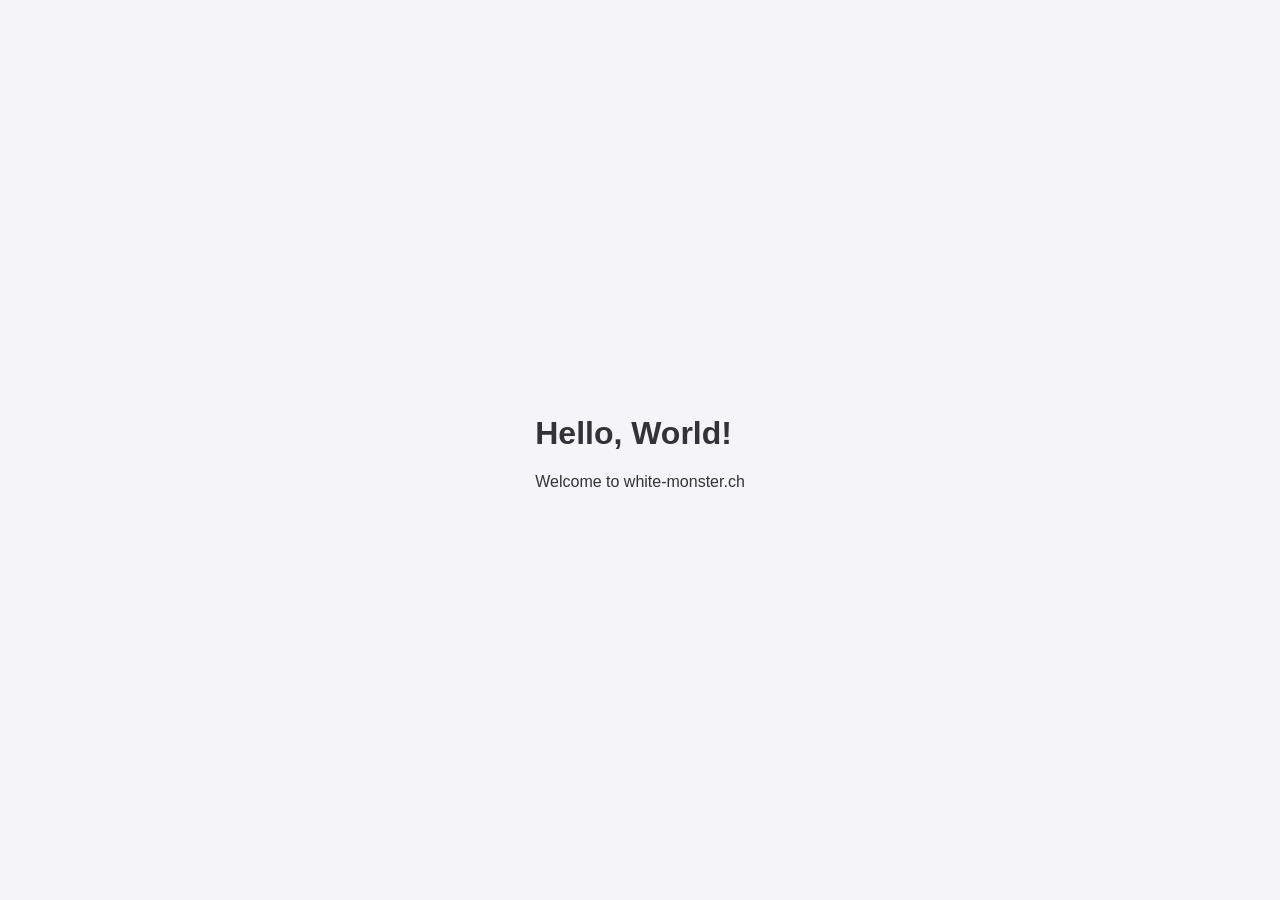
==== index.html @ c0a1b953 "add hello world html" ====
<!DOCTYPE html>
<html lang="en">
<head>
    <meta charset="UTF-8">
    <meta name="viewport" content="width=device-width, initial-scale=1.0">
    <title>White Monster</title>
    <style>
        body {
            font-family: sans-serif;
            display: flex;
            justify-content: center;
            align-items: center;
            height: 100vh;
            margin: 0;
            background-color: #f4f4f9;
            color: #333;
        }
        text-align: center;
    </style>
</head>
<body>
    <div>
        <h1>Hello, World!</h1>
        <p>Welcome to white-monster.ch</p>
    </div>
</body>
</html>
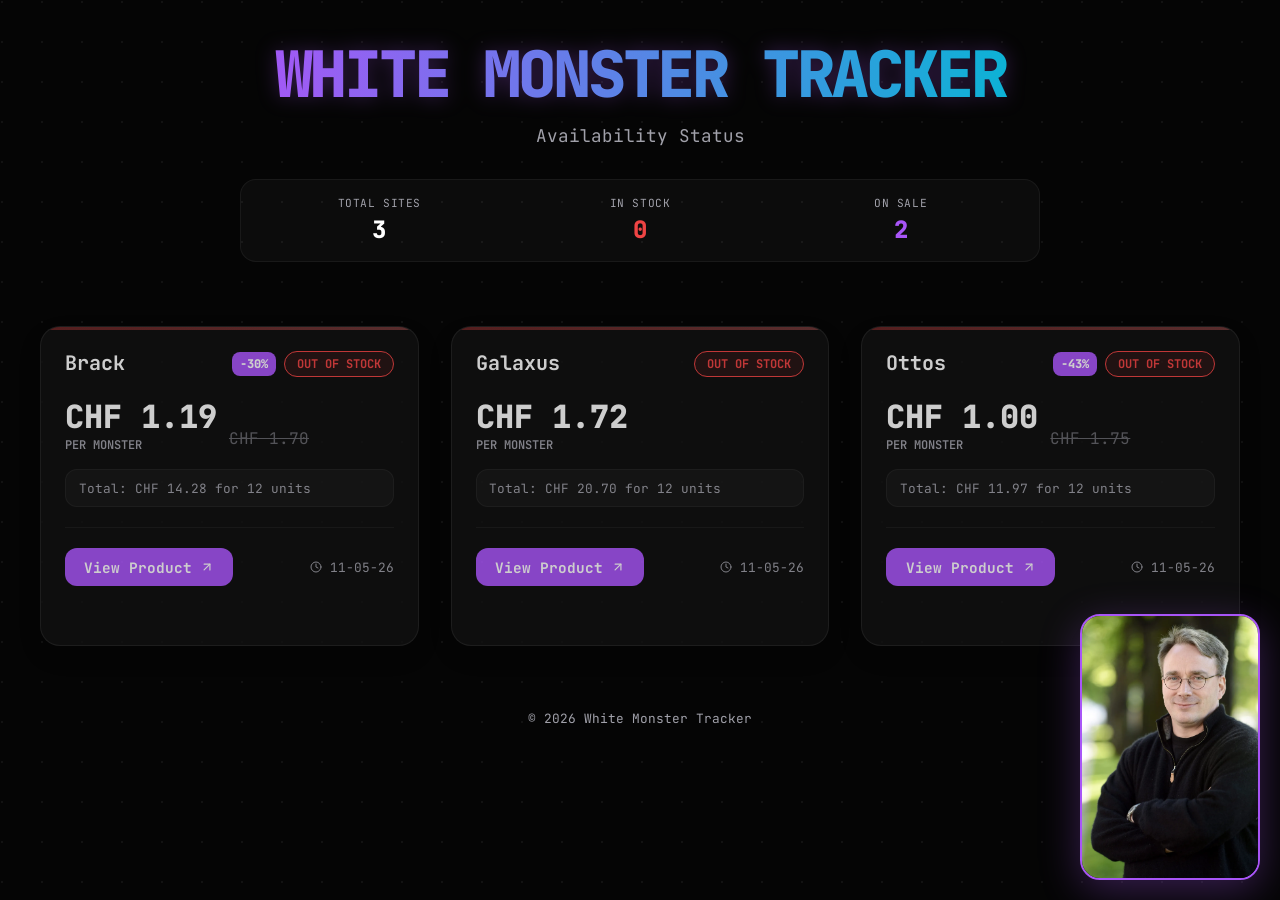
==== commit 97586afb: "add white monster tracker" ====
--- a/index.html
+++ b/index.html
@@ -3,25 +3,135 @@
 <head>
     <meta charset="UTF-8">
     <meta name="viewport" content="width=device-width, initial-scale=1.0">
-    <title>White Monster</title>
-    <style>
-        body {
-            font-family: sans-serif;
-            display: flex;
-            justify-content: center;
-            align-items: center;
-            height: 100vh;
-            margin: 0;
-            background-color: #f4f4f9;
-            color: #333;
-        }
-        text-align: center;
-    </style>
+    <title>White Monster Tracker</title>
+    <link rel="stylesheet" href="style.css">
+    <link rel="preconnect" href="https://fonts.googleapis.com">
+    <link rel="preconnect" href="https://fonts.gstatic.com" crossorigin>
+    <link href="https://fonts.googleapis.com/css2?family=JetBrains+Mono:wght@400;700;800&display=swap" rel="stylesheet">
 </head>
 <body>
-    <div>
-        <h1>Hello, World!</h1>
-        <p>Welcome to white-monster.ch</p>
-    </div>
+    <header>
+        <h1>White Monster Tracker</h1>
+        <p class="subtitle">Availability Status</p>
+        <div class="stats-grid" id="stats-container">
+            <!-- Stats will be injected here -->
+        </div>
+    </header>
+
+    <main class="container" id="card-container">
+        <!-- Cards will be injected here by JS -->
+    </main>
+
+    <img id="linus-img" src="linus.webp" alt="Happy Linus Torvalds" style="display: none;">
+
+    <footer class="footer">
+        <p>&copy; 2026 White Monster Tracker</p>
+    </footer>
+
+    <script src="data.js"></script>
+    <script>
+        const container = document.getElementById('card-container');
+        const statsContainer = document.getElementById('stats-container');
+
+        function renderStats() {
+            const total = monsterSites.length;
+            const inStock = monsterSites.filter(s => s.status === 'available').length;
+            const onSale = monsterSites.filter(s => s.discountPercent > 0).length;
+
+            statsContainer.innerHTML = `
+                <div class="stat-item">
+                    <span class="stat-label">Total Sites</span>
+                    <span class="stat-value">${total}</span>
+                </div>
+                <div class="stat-item">
+                    <span class="stat-label">In Stock</span>
+                    <span class="stat-value ${inStock > 0 ? 'text-success' : 'text-danger'}">${inStock}</span>
+                </div>
+                <div class="stat-item">
+                    <span class="stat-label">On Sale</span>
+                    <span class="stat-value text-purple">${onSale}</span>
+                </div>
+            `;
+        }
+
+        function renderCards() {
+            // Sort: 'available' first, then 'out_of_stock'
+            const sortedSites = [...monsterSites].sort((a, b) => {
+                if (a.status === 'available' && b.status !== 'available') return -1;
+                if (a.status !== 'available' && b.status === 'available') return 1;
+                return 0;
+            });
+
+            container.innerHTML = sortedSites.map(site => {
+                const isOnSale = site.discountPercent > 0;
+                const originalTotalPrice = site.totalPrice;
+                const actualTotalPrice = isOnSale 
+                    ? originalTotalPrice * (1 - site.discountPercent / 100) 
+                    : originalTotalPrice;
+                
+                const unitPrice = actualTotalPrice / site.count;
+                const originalUnitPrice = originalTotalPrice / site.count;
+
+                return `
+                    <div class="card status-${site.status} ${isOnSale ? 'on-sale' : ''}">
+                        <div class="card-header">
+                            <span class="site-name">${site.name}</span>
+                            <div class="badges">
+                                ${isOnSale ? `<span class="sale-badge">-${site.discountPercent}%</span>` : ''}
+                                <span class="status-badge status-${site.status}">
+                                    ${site.status === 'available' ? 'In Stock' : 'Out of Stock'}
+                                </span>
+                            </div>
+                        </div>
+                        
+                        <div class="price-section">
+                            <div class="unit-price-container">
+                                <span class="price">CHF ${unitPrice.toFixed(2)}</span>
+                                <span class="unit-label">per monster</span>
+                            </div>
+                            ${isOnSale ? `<span class="original-price">CHF ${originalUnitPrice.toFixed(2)}</span>` : ''}
+                        </div>
+
+                        <div class="bulk-info">
+                            Total: CHF ${actualTotalPrice.toFixed(2)} for ${site.count} units
+                        </div>
+
+                        <div class="card-footer">
+                            <a href="${site.url}" target="_blank" class="view-btn">
+                                View Product
+                                <svg width="14" height="14" viewBox="0 0 24 24" fill="none" stroke="currentColor" stroke-width="2" stroke-linecap="round" stroke-linejoin="round"><line x1="7" y1="17" x2="17" y2="7"></line><polyline points="7 7 17 7 17 17"></polyline></svg>
+                            </a>
+                            <div class="last-checked">
+                                <svg width="12" height="12" viewBox="0 0 24 24" fill="none" stroke="currentColor" stroke-width="2" stroke-linecap="round" stroke-linejoin="round"><circle cx="12" cy="12" r="10"></circle><polyline points="12 6 12 12 16 14"></polyline></svg>
+                                ${site.lastChecked}
+                            </div>
+                        </div>
+                    </div>
+                `;
+            }).join('');
+        }
+
+        renderStats();
+        renderCards();
+
+        async function detectLinux() {
+            let isLinux = false;
+            if (navigator.userAgentData) {
+                try {
+                    const ua = await navigator.userAgentData.getHighEntropyValues(['platform']);
+                    isLinux = ua.platform === 'Linux';
+                } catch (e) {
+                    isLinux = window.navigator.userAgent.toLowerCase().includes('linux');
+                }
+            } else {
+                isLinux = window.navigator.userAgent.toLowerCase().includes('linux');
+            }
+
+            if (isLinux) {
+                document.getElementById('linus-img').style.display = 'block';
+            }
+        }
+        detectLinux();
+    </script>
 </body>
 </html>
--- a/style.css
+++ b/style.css
@@ -0,0 +1,372 @@
+:root {
+    --bg-color: #050505;
+    --card-bg: #111111;
+    --text-primary: #ffffff;
+    --text-secondary: #a1a1aa;
+    --purple: #a855f7;
+    --cyan: #06b6d4;
+    --success: #10b981;
+    --danger: #ef4444;
+    --glow-purple: rgba(168, 85, 247, 0.2);
+    --glow-cyan: rgba(6, 182, 212, 0.2);
+}
+
+* {
+    margin: 0;
+    padding: 0;
+    box-sizing: border-box;
+    font-family: 'JetBrains Mono', monospace;
+}
+
+body {
+    background-color: var(--bg-color);
+    background-image: 
+        radial-gradient(circle at 2px 2px, rgba(255,255,255,0.05) 1px, transparent 0);
+    background-size: 40px 40px;
+    color: var(--text-primary);
+    min-height: 100vh;
+    padding: 2rem;
+    display: flex;
+    flex-direction: column;
+    align-items: center;
+}
+
+header {
+    text-align: center;
+    margin-bottom: 4rem;
+    width: 100%;
+    max-width: 800px;
+}
+
+h1 {
+    font-size: 4rem;
+    font-weight: 800;
+    letter-spacing: -0.05em;
+    background: linear-gradient(to right, var(--purple), var(--cyan));
+    -webkit-background-clip: text;
+    -webkit-text-fill-color: transparent;
+    margin-bottom: 0.5rem;
+    text-transform: uppercase;
+    filter: drop-shadow(0 0 10px rgba(168, 85, 247, 0.3));
+}
+
+.subtitle {
+    color: var(--text-secondary);
+    font-size: 1.1rem;
+    margin-bottom: 2rem;
+}
+
+.stats-grid {
+    display: grid;
+    grid-template-columns: repeat(3, 1fr);
+    gap: 1rem;
+    background: rgba(255, 255, 255, 0.03);
+    padding: 1rem;
+    border-radius: 1rem;
+    border: 1px solid rgba(255, 255, 255, 0.05);
+}
+
+.stat-item {
+    display: flex;
+    flex-direction: column;
+    gap: 0.25rem;
+}
+
+.stat-label {
+    font-size: 0.7rem;
+    text-transform: uppercase;
+    color: var(--text-secondary);
+    letter-spacing: 0.05em;
+}
+
+.stat-value {
+    font-size: 1.5rem;
+    font-weight: 800;
+}
+
+.text-success { color: var(--success); }
+.text-danger { color: var(--danger); }
+.text-purple { color: var(--purple); }
+
+.container {
+    width: 100%;
+    max-width: 1200px;
+    display: grid;
+    grid-template-columns: repeat(auto-fill, minmax(320px, 1fr));
+    gap: 2rem;
+}
+
+.card {
+    background: var(--card-bg);
+    border: 1px solid rgba(255, 255, 255, 0.08);
+    border-radius: 1.25rem;
+    padding: 1.5rem;
+    position: relative;
+    overflow: hidden;
+    transition: all 0.3s cubic-bezier(0.4, 0, 0.2, 1);
+    box-shadow: 0 10px 30px -10px rgba(0,0,0,0.5);
+    display: flex;
+    flex-direction: column;
+    min-height: 320px;
+}
+
+/* Aura Effects */
+/* Crazy Green Animations */
+@keyframes neon-pulse {
+    0% { box-shadow: 0 0 15px rgba(16, 185, 129, 0.2), 0 10px 30px -10px rgba(0,0,0,0.5); }
+    50% { box-shadow: 0 0 40px rgba(16, 185, 129, 0.4), 0 10px 30px -10px rgba(0,0,0,0.5); }
+    100% { box-shadow: 0 0 15px rgba(16, 185, 129, 0.2), 0 10px 30px -10px rgba(0,0,0,0.5); }
+}
+
+@keyframes extreme-neon-pulse {
+    0% { box-shadow: 0 0 20px rgba(16, 185, 129, 0.3), 0 0 40px rgba(52, 211, 153, 0.2), 0 10px 30px -10px rgba(0,0,0,0.5); }
+    33% { box-shadow: 0 0 50px rgba(16, 185, 129, 0.6), 0 0 80px rgba(52, 211, 153, 0.4), 0 10px 30px -10px rgba(0,0,0,0.5); transform: translateY(-10px) scale(1.03); }
+    66% { box-shadow: 0 0 30px rgba(16, 185, 129, 0.4), 0 0 60px rgba(52, 211, 153, 0.3), 0 10px 30px -10px rgba(0,0,0,0.5); }
+    100% { box-shadow: 0 0 20px rgba(16, 185, 129, 0.3), 0 0 40px rgba(52, 211, 153, 0.2), 0 10px 30px -10px rgba(0,0,0,0.5); }
+}
+
+@keyframes scan-line {
+    0% { transform: translateY(-100%); }
+    100% { transform: translateY(1000%); }
+}
+
+.card.status-available:hover {
+    animation: neon-pulse 1.5s infinite ease-in-out;
+    border-color: var(--success);
+    transform: translateY(-8px);
+}
+
+.card.status-available.on-sale:hover {
+    animation: extreme-neon-pulse 0.8s infinite ease-in-out;
+    border-color: #34d399;
+    border-width: 2px;
+}
+
+.card.status-available.on-sale::after {
+    content: '';
+    position: absolute;
+    top: 0;
+    left: 0;
+    width: 100%;
+    height: 100px;
+    background: linear-gradient(to bottom, transparent, rgba(16, 185, 129, 0.1), transparent);
+    opacity: 0;
+    pointer-events: none;
+    transition: opacity 0.3s;
+}
+
+.card.status-available.on-sale:hover::after {
+    opacity: 1;
+    animation: scan-line 1.5s infinite linear;
+}
+
+.card.status-out_of_stock {
+    opacity: 0.8;
+}
+
+.card.status-out_of_stock:hover {
+    border-color: var(--danger);
+    box-shadow: 0 0 30px rgba(239, 68, 68, 0.1), 0 20px 40px -15px rgba(0,0,0,0.6);
+    opacity: 1;
+}
+
+.card::before {
+    content: '';
+    position: absolute;
+    top: 0;
+    left: 0;
+    width: 100%;
+    height: 3px;
+    background: linear-gradient(to right, var(--purple), var(--cyan));
+    opacity: 0.3;
+    z-index: 1;
+}
+
+.card.status-available::before {
+    background: linear-gradient(to right, var(--success), #34d399);
+    opacity: 0.6;
+}
+
+.card.status-out_of_stock::before {
+    background: linear-gradient(to right, var(--danger), #f87171);
+    opacity: 0.4;
+}
+
+.card:hover::before {
+    height: 4px;
+    opacity: 1;
+}
+
+.card-header {
+    display: flex;
+    justify-content: space-between;
+    align-items: flex-start;
+    margin-bottom: 1.25rem;
+}
+
+.site-name {
+    font-size: 1.25rem;
+    font-weight: 700;
+    color: var(--text-primary);
+    line-height: 1.2;
+}
+
+.badges {
+    display: flex;
+    gap: 0.5rem;
+    align-items: center;
+    flex-wrap: wrap;
+    justify-content: flex-end;
+}
+
+.sale-badge {
+    background: var(--purple);
+    color: white;
+    padding: 0.25rem 0.5rem;
+    border-radius: 0.5rem;
+    font-size: 0.75rem;
+    font-weight: 800;
+}
+
+.status-badge {
+    padding: 0.25rem 0.75rem;
+    border-radius: 2rem;
+    font-size: 0.75rem;
+    font-weight: 700;
+    text-transform: uppercase;
+}
+
+.status-available .status-badge {
+    background-color: rgba(16, 185, 129, 0.1);
+    color: var(--success);
+    border: 1px solid var(--success);
+}
+
+.status-out_of_stock .status-badge {
+    background-color: rgba(239, 68, 68, 0.1);
+    color: var(--danger);
+    border: 1px solid var(--danger);
+}
+
+.price-section {
+    margin-bottom: 1rem;
+    display: flex;
+    align-items: flex-end;
+    gap: 0.75rem;
+    min-height: 3.5rem;
+}
+
+.unit-price-container {
+    display: flex;
+    flex-direction: column;
+}
+
+.price {
+    font-size: 2rem;
+    font-weight: 800;
+    line-height: 1;
+}
+
+.unit-label {
+    font-size: 0.75rem;
+    color: var(--text-secondary);
+    text-transform: uppercase;
+    font-weight: 600;
+    margin-top: 0.25rem;
+}
+
+.original-price {
+    font-size: 1rem;
+    color: var(--text-secondary);
+    text-decoration: line-through;
+    opacity: 0.6;
+    margin-bottom: 0.25rem;
+}
+
+.bulk-info {
+    font-size: 0.8rem;
+    color: var(--text-secondary);
+    background: rgba(255, 255, 255, 0.03);
+    padding: 0.6rem 0.8rem;
+    border-radius: 0.75rem;
+    margin-bottom: 1.25rem;
+    border: 1px solid rgba(255, 255, 255, 0.05);
+}
+
+.site-url {
+    display: block;
+    color: var(--cyan);
+    text-decoration: none;
+    font-size: 0.85rem;
+    margin-bottom: 1.5rem;
+    white-space: nowrap;
+    overflow: hidden;
+    text-overflow: ellipsis;
+    transition: opacity 0.2s;
+    margin-top: auto;
+}
+
+.site-url:hover {
+    opacity: 0.8;
+}
+
+.card-footer {
+    display: flex;
+    justify-content: space-between;
+    align-items: center;
+    padding-top: 1.25rem;
+    border-top: 1px solid rgba(255, 255, 255, 0.05);
+}
+
+.view-btn {
+    background: var(--purple);
+    color: white;
+    text-decoration: none;
+    padding: 0.6rem 1.2rem;
+    border-radius: 0.75rem;
+    font-size: 0.9rem;
+    font-weight: 700;
+    display: flex;
+    align-items: center;
+    gap: 0.5rem;
+    transition: background 0.2s, transform 0.2s;
+}
+
+.view-btn:hover {
+    background: #9333ea;
+    transform: translateX(3px);
+}
+
+.last-checked {
+    font-size: 0.8rem;
+    color: var(--text-secondary);
+    display: flex;
+    align-items: center;
+    gap: 0.5rem;
+}
+
+.footer {
+    margin-top: 4rem;
+    color: var(--text-secondary);
+    font-size: 0.8rem;
+    text-align: center;
+}
+
+#linus-img {
+    position: fixed;
+    bottom: 20px;
+    right: 20px;
+    width: 180px;
+    height: auto;
+    border-radius: 1.25rem;
+    box-shadow: 0 10px 40px rgba(168, 85, 247, 0.3);
+    z-index: 1000;
+    pointer-events: none;
+    border: 2px solid var(--purple);
+    animation: float 3s infinite ease-in-out;
+}
+
+@keyframes float {
+    0%, 100% { transform: translateY(0); }
+    50% { transform: translateY(-10px); }
+}
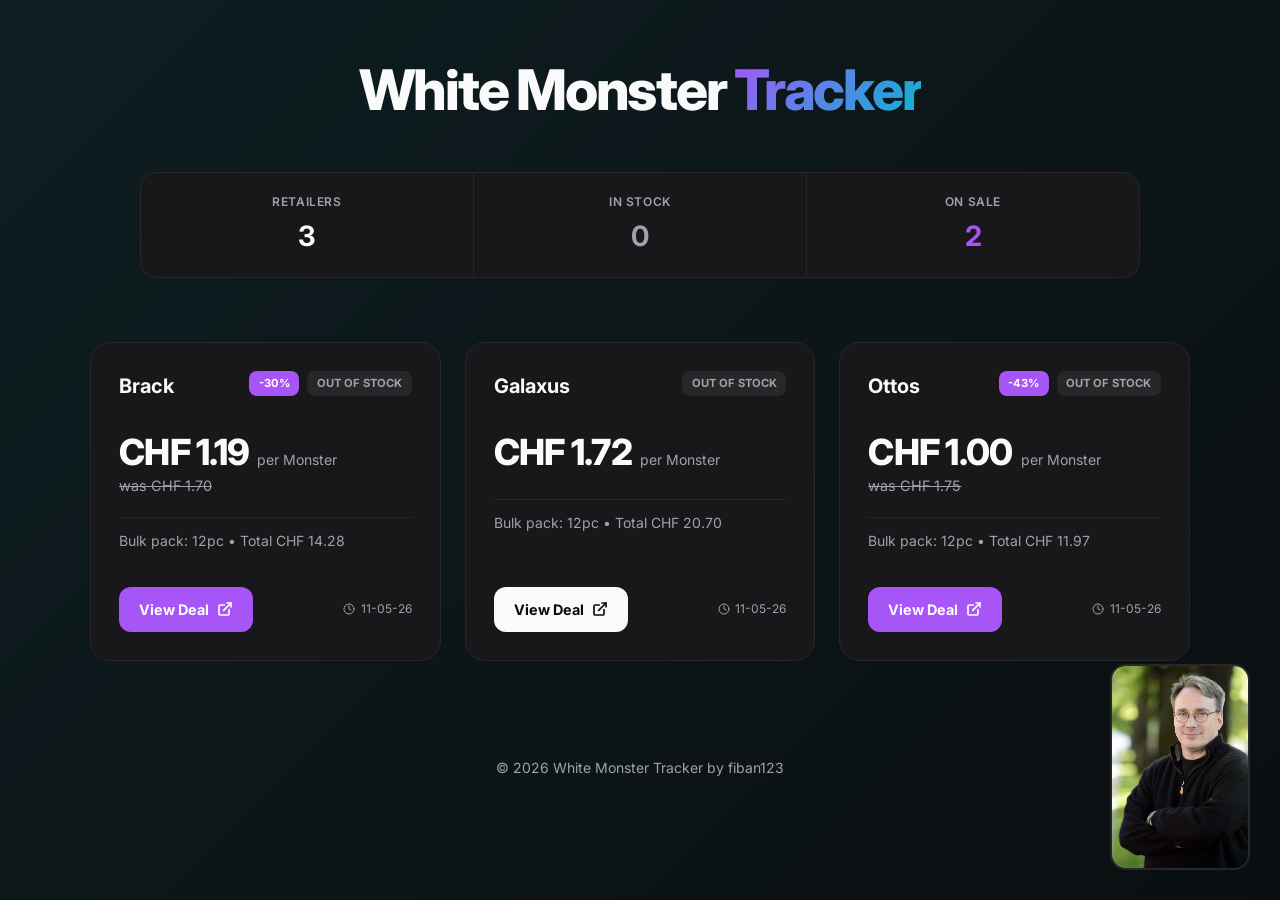
==== commit 63a2c968: "cleanup design" ====
--- a/index.html
+++ b/index.html
@@ -7,12 +7,13 @@
     <link rel="stylesheet" href="style.css">
     <link rel="preconnect" href="https://fonts.googleapis.com">
     <link rel="preconnect" href="https://fonts.gstatic.com" crossorigin>
-    <link href="https://fonts.googleapis.com/css2?family=JetBrains+Mono:wght@400;700;800&display=swap" rel="stylesheet">
+    <link href="https://fonts.googleapis.com/css2?family=Inter:wght@400;500;600;700;800&display=swap" rel="stylesheet">
 </head>
 <body>
     <header>
-        <h1>White Monster Tracker</h1>
-        <p class="subtitle">Availability Status</p>
+        <div class="header-content">
+            <h1>White Monster <span class="accent-text">Tracker</span></h1>
+        </div>
         <div class="stats-grid" id="stats-container">
             <!-- Stats will be injected here -->
         </div>
@@ -25,7 +26,7 @@
     <img id="linus-img" src="linus.webp" alt="Happy Linus Torvalds" style="display: none;">
 
     <footer class="footer">
-        <p>&copy; 2026 White Monster Tracker</p>
+        <p>&copy; 2026 White Monster Tracker by fiban123</p>
     </footer>
 
     <script src="data.js"></script>
@@ -40,22 +41,21 @@
 
             statsContainer.innerHTML = `
                 <div class="stat-item">
-                    <span class="stat-label">Total Sites</span>
+                    <span class="stat-label">Retailers</span>
                     <span class="stat-value">${total}</span>
                 </div>
                 <div class="stat-item">
                     <span class="stat-label">In Stock</span>
-                    <span class="stat-value ${inStock > 0 ? 'text-success' : 'text-danger'}">${inStock}</span>
+                    <span class="stat-value ${inStock > 0 ? 'text-success' : 'text-muted'}">${inStock}</span>
                 </div>
                 <div class="stat-item">
                     <span class="stat-label">On Sale</span>
-                    <span class="stat-value text-purple">${onSale}</span>
+                    <span class="stat-value text-accent">${onSale}</span>
                 </div>
             `;
         }
 
         function renderCards() {
-            // Sort: 'available' first, then 'out_of_stock'
             const sortedSites = [...monsterSites].sort((a, b) => {
                 if (a.status === 'available' && b.status !== 'available') return -1;
                 if (a.status !== 'available' && b.status === 'available') return 1;
@@ -64,44 +64,43 @@
 
             container.innerHTML = sortedSites.map(site => {
                 const isOnSale = site.discountPercent > 0;
-                const originalTotalPrice = site.totalPrice;
                 const actualTotalPrice = isOnSale 
-                    ? originalTotalPrice * (1 - site.discountPercent / 100) 
-                    : originalTotalPrice;
+                    ? site.totalPrice * (1 - site.discountPercent / 100) 
+                    : site.totalPrice;
                 
                 const unitPrice = actualTotalPrice / site.count;
-                const originalUnitPrice = originalTotalPrice / site.count;
+                const originalUnitPrice = site.totalPrice / site.count;
 
                 return `
-                    <div class="card status-${site.status} ${isOnSale ? 'on-sale' : ''}">
+                    <div class="card ${site.status === 'available' ? 'status-available' : 'status-oos'} ${isOnSale ? 'is-sale' : ''}">
                         <div class="card-header">
-                            <span class="site-name">${site.name}</span>
+                            <h2 class="site-name">${site.name}</h2>
                             <div class="badges">
-                                ${isOnSale ? `<span class="sale-badge">-${site.discountPercent}%</span>` : ''}
-                                <span class="status-badge status-${site.status}">
-                                    ${site.status === 'available' ? 'In Stock' : 'Out of Stock'}
+                                ${isOnSale ? `<span class="badge badge-sale">-${site.discountPercent}%</span>` : ''}
+                                <span class="badge badge-status">
+                                    ${site.status === 'available' ? 'Available' : 'Out of Stock'}
                                 </span>
                             </div>
                         </div>
                         
-                        <div class="price-section">
-                            <div class="unit-price-container">
-                                <span class="price">CHF ${unitPrice.toFixed(2)}</span>
-                                <span class="unit-label">per monster</span>
+                        <div class="price-grid">
+                            <div class="price-main">
+                                <span class="price-value">CHF ${unitPrice.toFixed(2)}</span>
+                                <span class="price-label">per Monster</span>
                             </div>
-                            ${isOnSale ? `<span class="original-price">CHF ${originalUnitPrice.toFixed(2)}</span>` : ''}
+                            ${isOnSale ? `<div class="price-original">was CHF ${originalUnitPrice.toFixed(2)}</div>` : ''}
                         </div>
 
-                        <div class="bulk-info">
-                            Total: CHF ${actualTotalPrice.toFixed(2)} for ${site.count} units
+                        <div class="inventory-info">
+                            Bulk pack: ${site.count}pc &bull; Total CHF ${actualTotalPrice.toFixed(2)}
                         </div>
 
-                        <div class="card-footer">
-                            <a href="${site.url}" target="_blank" class="view-btn">
-                                View Product
-                                <svg width="14" height="14" viewBox="0 0 24 24" fill="none" stroke="currentColor" stroke-width="2" stroke-linecap="round" stroke-linejoin="round"><line x1="7" y1="17" x2="17" y2="7"></line><polyline points="7 7 17 7 17 17"></polyline></svg>
+                        <div class="card-actions">
+                            <a href="${site.url}" target="_blank" class="btn-primary">
+                                <span>View Deal</span>
+                                <svg width="16" height="16" viewBox="0 0 24 24" fill="none" stroke="currentColor" stroke-width="2.5" stroke-linecap="round" stroke-linejoin="round"><path d="M18 13v6a2 2 0 0 1-2 2H5a2 2 0 0 1-2-2V8a2 2 0 0 1 2-2h6"></path><polyline points="15 3 21 3 21 9"></polyline><line x1="10" y1="14" x2="21" y2="3"></line></svg>
                             </a>
-                            <div class="last-checked">
+                            <div class="timestamp">
                                 <svg width="12" height="12" viewBox="0 0 24 24" fill="none" stroke="currentColor" stroke-width="2" stroke-linecap="round" stroke-linejoin="round"><circle cx="12" cy="12" r="10"></circle><polyline points="12 6 12 12 16 14"></polyline></svg>
                                 ${site.lastChecked}
                             </div>
--- a/style.css
+++ b/style.css
@@ -1,372 +1,270 @@
 :root {
-    --bg-color: #050505;
-    --card-bg: #111111;
-    --text-primary: #ffffff;
-    --text-secondary: #a1a1aa;
+    --bg: #09090b;
+    --card: #18181b;
+    --border: #27272a;
+    --text: #fafafa;
+    --muted: #a1a1aa;
     --purple: #a855f7;
     --cyan: #06b6d4;
-    --success: #10b981;
-    --danger: #ef4444;
-    --glow-purple: rgba(168, 85, 247, 0.2);
-    --glow-cyan: rgba(6, 182, 212, 0.2);
+    --emerald: #10b981;
+    --zinc-800: #27272a;
+    --zinc-700: #3f3f46;
 }
 
 * {
     margin: 0;
     padding: 0;
     box-sizing: border-box;
-    font-family: 'JetBrains Mono', monospace;
 }
 
 body {
-    background-color: var(--bg-color);
-    background-image: 
-        radial-gradient(circle at 2px 2px, rgba(255,255,255,0.05) 1px, transparent 0);
-    background-size: 40px 40px;
-    color: var(--text-primary);
+    background: linear-gradient(-45deg, #09090b, #0c1a1c, #09090b, #0e1e21);
+    background-size: 400% 400%;
+    animation: atmospheric-shift 15s ease infinite;
+    color: var(--text);
+    font-family: 'Inter', -apple-system, BlinkMacSystemFont, "Segoe UI", Roboto, sans-serif;
+    line-height: 1.5;
+    padding: 3rem 1.5rem;
     min-height: 100vh;
-    padding: 2rem;
-    display: flex;
-    flex-direction: column;
-    align-items: center;
+    display: flex;
+    flex-direction: column;
+    align-items: center;
+}
+
+@keyframes atmospheric-shift {
+    0% { background-position: 0% 50%; }
+    50% { background-position: 100% 50%; }
+    100% { background-position: 0% 50%; }
 }
 
 header {
+    width: 100%;
+    max-width: 1000px;
+    margin-bottom: 4rem;
+    display: flex;
+    flex-direction: column;
+    gap: 2rem;
+}
+
+.header-content {
     text-align: center;
-    margin-bottom: 4rem;
-    width: 100%;
-    max-width: 800px;
 }
 
 h1 {
-    font-size: 4rem;
+    font-size: 3.5rem;
     font-weight: 800;
-    letter-spacing: -0.05em;
-    background: linear-gradient(to right, var(--purple), var(--cyan));
+    letter-spacing: -0.04em;
+    margin-bottom: 0.5rem;
+}
+
+.accent-text {
+    background: linear-gradient(135deg, var(--purple), var(--cyan));
     -webkit-background-clip: text;
     -webkit-text-fill-color: transparent;
-    margin-bottom: 0.5rem;
-    text-transform: uppercase;
-    filter: drop-shadow(0 0 10px rgba(168, 85, 247, 0.3));
 }
 
 .subtitle {
-    color: var(--text-secondary);
+    color: var(--muted);
     font-size: 1.1rem;
-    margin-bottom: 2rem;
+    font-weight: 500;
 }
 
 .stats-grid {
     display: grid;
     grid-template-columns: repeat(3, 1fr);
-    gap: 1rem;
-    background: rgba(255, 255, 255, 0.03);
-    padding: 1rem;
+    gap: 1px;
+    background: var(--border);
+    border: 1px solid var(--border);
     border-radius: 1rem;
-    border: 1px solid rgba(255, 255, 255, 0.05);
+    overflow: hidden;
 }
 
 .stat-item {
-    display: flex;
-    flex-direction: column;
+    background: var(--card);
+    padding: 1.25rem;
+    display: flex;
+    flex-direction: column;
+    align-items: center;
     gap: 0.25rem;
 }
 
 .stat-label {
-    font-size: 0.7rem;
+    font-size: 0.75rem;
     text-transform: uppercase;
-    color: var(--text-secondary);
+    font-weight: 600;
     letter-spacing: 0.05em;
+    color: var(--muted);
 }
 
 .stat-value {
-    font-size: 1.5rem;
-    font-weight: 800;
-}
-
-.text-success { color: var(--success); }
-.text-danger { color: var(--danger); }
-.text-purple { color: var(--purple); }
+    font-size: 1.75rem;
+    font-weight: 700;
+}
+
+.text-success { color: var(--emerald); }
+.text-accent { color: var(--purple); }
+.text-muted { color: var(--muted); }
 
 .container {
     width: 100%;
-    max-width: 1200px;
+    max-width: 1100px;
     display: grid;
     grid-template-columns: repeat(auto-fill, minmax(320px, 1fr));
-    gap: 2rem;
+    gap: 1.5rem;
 }
 
 .card {
-    background: var(--card-bg);
-    border: 1px solid rgba(255, 255, 255, 0.08);
+    background: var(--card);
+    border: 1px solid var(--border);
     border-radius: 1.25rem;
-    padding: 1.5rem;
-    position: relative;
-    overflow: hidden;
-    transition: all 0.3s cubic-bezier(0.4, 0, 0.2, 1);
-    box-shadow: 0 10px 30px -10px rgba(0,0,0,0.5);
-    display: flex;
-    flex-direction: column;
-    min-height: 320px;
-}
-
-/* Aura Effects */
-/* Crazy Green Animations */
-@keyframes neon-pulse {
-    0% { box-shadow: 0 0 15px rgba(16, 185, 129, 0.2), 0 10px 30px -10px rgba(0,0,0,0.5); }
-    50% { box-shadow: 0 0 40px rgba(16, 185, 129, 0.4), 0 10px 30px -10px rgba(0,0,0,0.5); }
-    100% { box-shadow: 0 0 15px rgba(16, 185, 129, 0.2), 0 10px 30px -10px rgba(0,0,0,0.5); }
-}
-
-@keyframes extreme-neon-pulse {
-    0% { box-shadow: 0 0 20px rgba(16, 185, 129, 0.3), 0 0 40px rgba(52, 211, 153, 0.2), 0 10px 30px -10px rgba(0,0,0,0.5); }
-    33% { box-shadow: 0 0 50px rgba(16, 185, 129, 0.6), 0 0 80px rgba(52, 211, 153, 0.4), 0 10px 30px -10px rgba(0,0,0,0.5); transform: translateY(-10px) scale(1.03); }
-    66% { box-shadow: 0 0 30px rgba(16, 185, 129, 0.4), 0 0 60px rgba(52, 211, 153, 0.3), 0 10px 30px -10px rgba(0,0,0,0.5); }
-    100% { box-shadow: 0 0 20px rgba(16, 185, 129, 0.3), 0 0 40px rgba(52, 211, 153, 0.2), 0 10px 30px -10px rgba(0,0,0,0.5); }
-}
-
-@keyframes scan-line {
-    0% { transform: translateY(-100%); }
-    100% { transform: translateY(1000%); }
-}
-
-.card.status-available:hover {
-    animation: neon-pulse 1.5s infinite ease-in-out;
-    border-color: var(--success);
-    transform: translateY(-8px);
-}
-
-.card.status-available.on-sale:hover {
-    animation: extreme-neon-pulse 0.8s infinite ease-in-out;
-    border-color: #34d399;
-    border-width: 2px;
-}
-
-.card.status-available.on-sale::after {
-    content: '';
-    position: absolute;
-    top: 0;
-    left: 0;
-    width: 100%;
-    height: 100px;
-    background: linear-gradient(to bottom, transparent, rgba(16, 185, 129, 0.1), transparent);
-    opacity: 0;
-    pointer-events: none;
-    transition: opacity 0.3s;
-}
-
-.card.status-available.on-sale:hover::after {
-    opacity: 1;
-    animation: scan-line 1.5s infinite linear;
-}
-
-.card.status-out_of_stock {
-    opacity: 0.8;
-}
-
-.card.status-out_of_stock:hover {
-    border-color: var(--danger);
-    box-shadow: 0 0 30px rgba(239, 68, 68, 0.1), 0 20px 40px -15px rgba(0,0,0,0.6);
-    opacity: 1;
-}
-
-.card::before {
-    content: '';
-    position: absolute;
-    top: 0;
-    left: 0;
-    width: 100%;
-    height: 3px;
-    background: linear-gradient(to right, var(--purple), var(--cyan));
-    opacity: 0.3;
-    z-index: 1;
-}
-
-.card.status-available::before {
-    background: linear-gradient(to right, var(--success), #34d399);
-    opacity: 0.6;
-}
-
-.card.status-out_of_stock::before {
-    background: linear-gradient(to right, var(--danger), #f87171);
-    opacity: 0.4;
-}
-
-.card:hover::before {
-    height: 4px;
-    opacity: 1;
+    padding: 1.75rem;
+    display: flex;
+    flex-direction: column;
+    transition: transform 0.2s, border-color 0.2s;
+}
+
+.card:hover {
+    border-color: var(--zinc-700);
+    transform: translateY(-4px);
 }
 
 .card-header {
     display: flex;
     justify-content: space-between;
     align-items: flex-start;
-    margin-bottom: 1.25rem;
+    margin-bottom: 1.5rem;
 }
 
 .site-name {
     font-size: 1.25rem;
     font-weight: 700;
-    color: var(--text-primary);
-    line-height: 1.2;
 }
 
 .badges {
     display: flex;
     gap: 0.5rem;
-    align-items: center;
-    flex-wrap: wrap;
-    justify-content: flex-end;
-}
-
-.sale-badge {
+}
+
+.badge {
+    font-size: 0.7rem;
+    font-weight: 700;
+    padding: 0.25rem 0.6rem;
+    border-radius: 0.5rem;
+    text-transform: uppercase;
+}
+
+.badge-status {
+    background: var(--zinc-800);
+    color: var(--muted);
+}
+
+.status-available .badge-status {
+    background: rgba(16, 185, 129, 0.1);
+    color: var(--emerald);
+}
+
+.badge-sale {
     background: var(--purple);
     color: white;
-    padding: 0.25rem 0.5rem;
-    border-radius: 0.5rem;
-    font-size: 0.75rem;
+}
+
+.price-grid {
+    margin-bottom: 1.25rem;
+}
+
+.price-main {
+    display: flex;
+    align-items: baseline;
+    gap: 0.5rem;
+}
+
+.price-value {
+    font-size: 2.25rem;
     font-weight: 800;
-}
-
-.status-badge {
-    padding: 0.25rem 0.75rem;
-    border-radius: 2rem;
-    font-size: 0.75rem;
-    font-weight: 700;
-    text-transform: uppercase;
-}
-
-.status-available .status-badge {
-    background-color: rgba(16, 185, 129, 0.1);
-    color: var(--success);
-    border: 1px solid var(--success);
-}
-
-.status-out_of_stock .status-badge {
-    background-color: rgba(239, 68, 68, 0.1);
-    color: var(--danger);
-    border: 1px solid var(--danger);
-}
-
-.price-section {
-    margin-bottom: 1rem;
-    display: flex;
-    align-items: flex-end;
-    gap: 0.75rem;
-    min-height: 3.5rem;
-}
-
-.unit-price-container {
-    display: flex;
-    flex-direction: column;
-}
-
-.price {
-    font-size: 2rem;
-    font-weight: 800;
-    line-height: 1;
-}
-
-.unit-label {
-    font-size: 0.75rem;
-    color: var(--text-secondary);
-    text-transform: uppercase;
-    font-weight: 600;
-    margin-top: 0.25rem;
-}
-
-.original-price {
-    font-size: 1rem;
-    color: var(--text-secondary);
+    letter-spacing: -0.02em;
+}
+
+.price-label {
+    font-size: 0.875rem;
+    color: var(--muted);
+}
+
+.price-original {
+    font-size: 0.9rem;
+    color: var(--muted);
     text-decoration: line-through;
-    opacity: 0.6;
-    margin-bottom: 0.25rem;
-}
-
-.bulk-info {
-    font-size: 0.8rem;
-    color: var(--text-secondary);
-    background: rgba(255, 255, 255, 0.03);
-    padding: 0.6rem 0.8rem;
+    margin-top: -0.25rem;
+}
+
+.inventory-info {
+    font-size: 0.875rem;
+    color: var(--muted);
+    padding: 0.75rem 0;
+    border-top: 1px solid var(--border);
+    margin-bottom: 1.5rem;
+}
+
+.card-actions {
+    margin-top: auto;
+    display: flex;
+    justify-content: space-between;
+    align-items: center;
+}
+
+.btn-primary {
+    background: var(--text);
+    color: var(--bg);
+    text-decoration: none;
+    padding: 0.75rem 1.25rem;
     border-radius: 0.75rem;
-    margin-bottom: 1.25rem;
-    border: 1px solid rgba(255, 255, 255, 0.05);
-}
-
-.site-url {
-    display: block;
-    color: var(--cyan);
-    text-decoration: none;
-    font-size: 0.85rem;
-    margin-bottom: 1.5rem;
-    white-space: nowrap;
-    overflow: hidden;
-    text-overflow: ellipsis;
+    font-weight: 700;
+    font-size: 0.9rem;
+    display: flex;
+    align-items: center;
+    gap: 0.5rem;
     transition: opacity 0.2s;
-    margin-top: auto;
-}
-
-.site-url:hover {
-    opacity: 0.8;
-}
-
-.card-footer {
-    display: flex;
-    justify-content: space-between;
-    align-items: center;
-    padding-top: 1.25rem;
-    border-top: 1px solid rgba(255, 255, 255, 0.05);
-}
-
-.view-btn {
+}
+
+.btn-primary:hover {
+    opacity: 0.9;
+}
+
+.is-sale .btn-primary {
     background: var(--purple);
     color: white;
-    text-decoration: none;
-    padding: 0.6rem 1.2rem;
-    border-radius: 0.75rem;
-    font-size: 0.9rem;
-    font-weight: 700;
-    display: flex;
-    align-items: center;
-    gap: 0.5rem;
-    transition: background 0.2s, transform 0.2s;
-}
-
-.view-btn:hover {
-    background: #9333ea;
-    transform: translateX(3px);
-}
-
-.last-checked {
-    font-size: 0.8rem;
-    color: var(--text-secondary);
-    display: flex;
-    align-items: center;
-    gap: 0.5rem;
+}
+
+.timestamp {
+    font-size: 0.75rem;
+    color: var(--muted);
+    display: flex;
+    align-items: center;
+    gap: 0.35rem;
 }
 
 .footer {
-    margin-top: 4rem;
-    color: var(--text-secondary);
-    font-size: 0.8rem;
-    text-align: center;
+    margin-top: 6rem;
+    color: var(--muted);
+    font-size: 0.875rem;
 }
 
 #linus-img {
     position: fixed;
-    bottom: 20px;
-    right: 20px;
-    width: 180px;
-    height: auto;
-    border-radius: 1.25rem;
-    box-shadow: 0 10px 40px rgba(168, 85, 247, 0.3);
-    z-index: 1000;
+    bottom: 30px;
+    right: 30px;
+    width: 140px;
+    border-radius: 1rem;
+    border: 2px solid var(--border);
+    animation: float 4s infinite ease-in-out;
     pointer-events: none;
-    border: 2px solid var(--purple);
-    animation: float 3s infinite ease-in-out;
 }
 
 @keyframes float {
     0%, 100% { transform: translateY(0); }
-    50% { transform: translateY(-10px); }
-}
+    50% { transform: translateY(-12px); }
+}
+
+@media (max-width: 640px) {
+    h1 { font-size: 2.5rem; }
+    .stats-grid { grid-template-columns: 1fr; }
+}
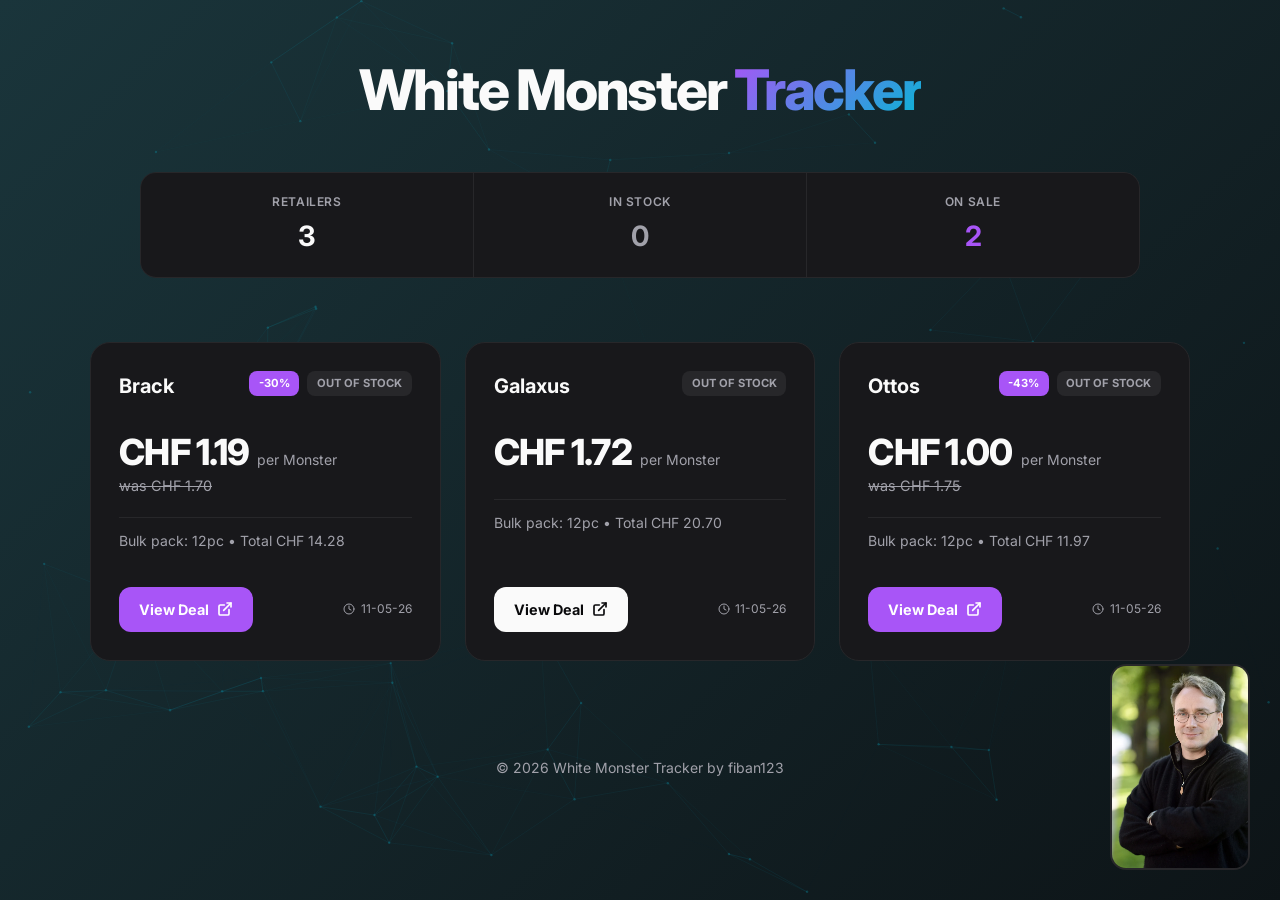
==== commit ca9f4480: "cleaner bg" ====
--- a/index.html
+++ b/index.html
@@ -10,6 +10,7 @@
     <link href="https://fonts.googleapis.com/css2?family=Inter:wght@400;500;600;700;800&display=swap" rel="stylesheet">
 </head>
 <body>
+    <canvas id="graph-canvas"></canvas>
     <header>
         <div class="header-content">
             <h1>White Monster <span class="accent-text">Tracker</span></h1>
@@ -31,6 +32,89 @@
 
     <script src="data.js"></script>
     <script>
+        // Graph Background Implementation
+        const canvas = document.getElementById('graph-canvas');
+        const ctx = canvas.getContext('2d');
+        let particles = [];
+        const particleCount = 70;
+        const maxDistance = 180;
+
+        function resize() {
+            canvas.width = window.innerWidth;
+            canvas.height = window.innerHeight;
+        }
+
+        class Particle {
+            constructor() {
+                this.x = Math.random() * canvas.width;
+                this.y = Math.random() * canvas.height;
+                
+                // Calm, slow linear motion
+                const angle = Math.random() * Math.PI * 2;
+                this.speed = 0.08 + Math.random() * 0.12;
+                this.vx = Math.cos(angle) * this.speed;
+                this.vy = Math.sin(angle) * this.speed;
+                
+                this.radius = 1.2;
+            }
+
+            update() {
+                this.x += this.vx;
+                this.y += this.vy;
+
+                // Simple bounce
+                if (this.x < 0 || this.x > canvas.width) this.vx *= -1;
+                if (this.y < 0 || this.y > canvas.height) this.vy *= -1;
+            }
+
+            draw() {
+                ctx.beginPath();
+                ctx.arc(this.x, this.y, this.radius, 0, Math.PI * 2);
+                ctx.fillStyle = 'rgba(6, 182, 212, 0.25)';
+                ctx.fill();
+            }
+        }
+
+        function init() {
+            particles = [];
+            for (let i = 0; i < particleCount; i++) {
+                particles.push(new Particle());
+            }
+        }
+
+        function animate() {
+            ctx.clearRect(0, 0, canvas.width, canvas.height);
+            
+            for (let i = 0; i < particles.length; i++) {
+                const p1 = particles[i];
+
+                for (let j = i + 1; j < particles.length; j++) {
+                    const p2 = particles[j];
+                    const dx = p1.x - p2.x;
+                    const dy = p1.y - p2.y;
+                    const distance = Math.sqrt(dx * dx + dy * dy);
+
+                    // Drawing lines
+                    if (distance < maxDistance) {
+                        ctx.beginPath();
+                        ctx.strokeStyle = `rgba(6, 182, 212, ${0.16 * (1 - distance / maxDistance)})`;
+                        ctx.lineWidth = 0.8;
+                        ctx.moveTo(p1.x, p1.y);
+                        ctx.lineTo(p2.x, p2.y);
+                        ctx.stroke();
+                    }
+                }
+                p1.update();
+                p1.draw();
+            }
+            requestAnimationFrame(animate);
+        }
+
+        window.addEventListener('resize', resize);
+        resize();
+        init();
+        animate();
+
         const container = document.getElementById('card-container');
         const statsContainer = document.getElementById('stats-container');
 
--- a/style.css
+++ b/style.css
@@ -17,8 +17,19 @@
     box-sizing: border-box;
 }
 
+#graph-canvas {
+    position: fixed;
+    top: 0;
+    left: 0;
+    width: 100%;
+    height: 100%;
+    z-index: -1;
+    pointer-events: none;
+    opacity: 1.0;
+}
+
 body {
-    background: linear-gradient(-45deg, #09090b, #0c1a1c, #09090b, #0e1e21);
+    background: linear-gradient(-45deg, #09090b, #152a2e, #09090b, #1a353b);
     background-size: 400% 400%;
     animation: atmospheric-shift 15s ease infinite;
     color: var(--text);
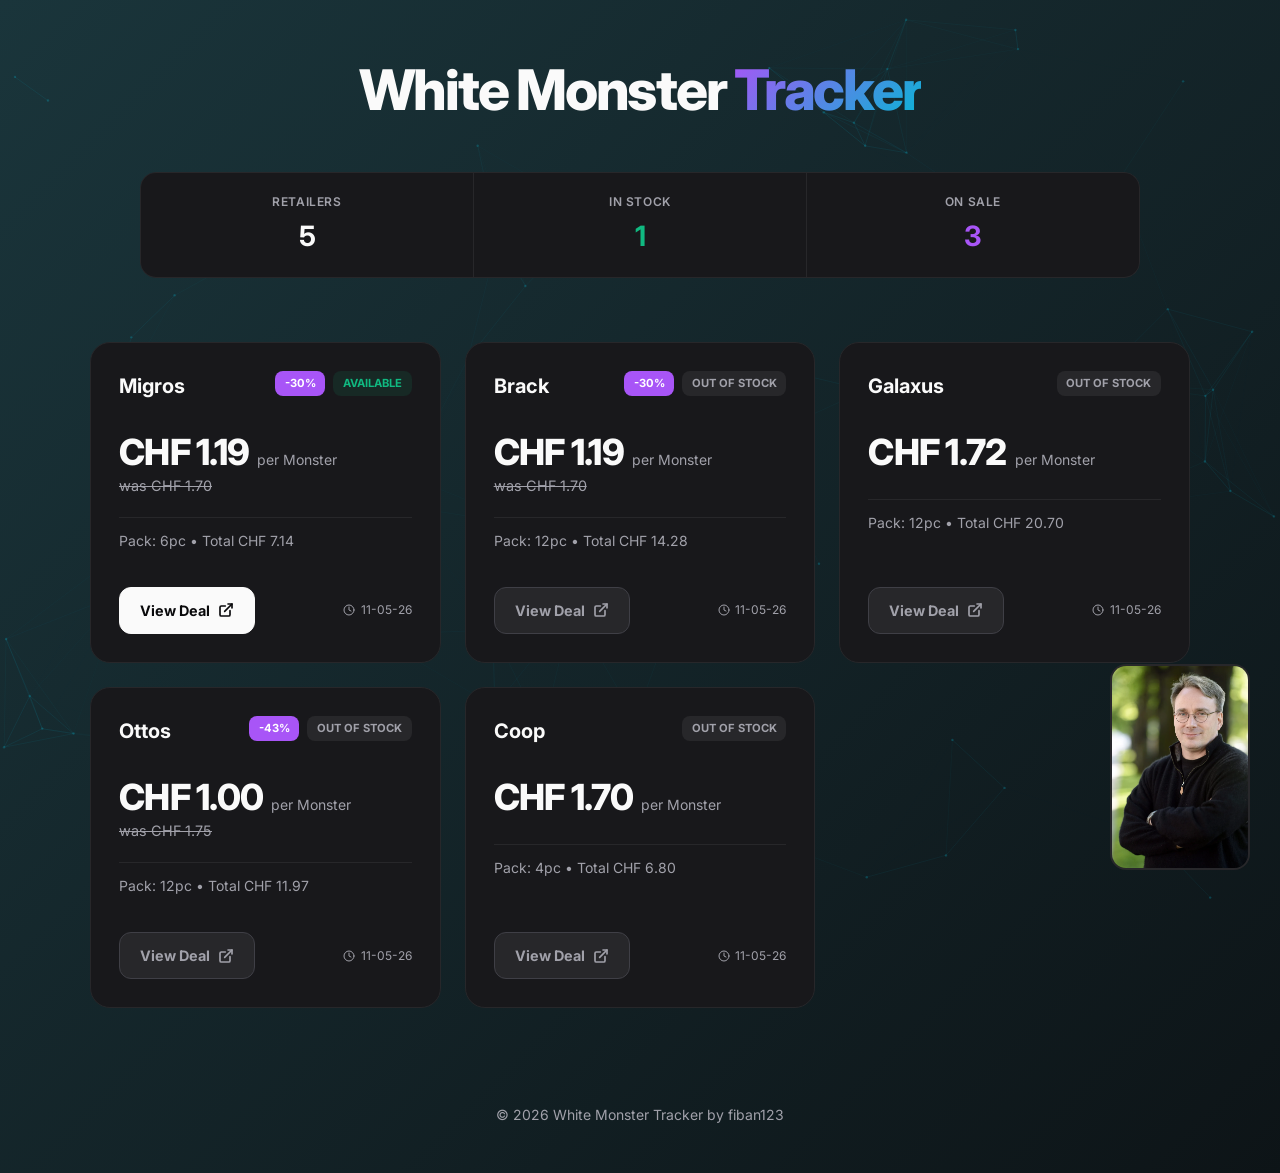
==== commit 001d2c7b: "improve bg, add more entires" ====
--- a/index.html
+++ b/index.html
@@ -176,7 +176,7 @@
                         </div>
 
                         <div class="inventory-info">
-                            Bulk pack: ${site.count}pc &bull; Total CHF ${actualTotalPrice.toFixed(2)}
+                            Pack: ${site.count}pc &bull; Total CHF ${actualTotalPrice.toFixed(2)}
                         </div>
 
                         <div class="card-actions">
--- a/style.css
+++ b/style.css
@@ -222,9 +222,8 @@
     align-items: center;
 }
 
+/* BASE BUTTON STYLES */
 .btn-primary {
-    background: var(--text);
-    color: var(--bg);
     text-decoration: none;
     padding: 0.75rem 1.25rem;
     border-radius: 0.75rem;
@@ -233,16 +232,32 @@
     display: flex;
     align-items: center;
     gap: 0.5rem;
-    transition: opacity 0.2s;
-}
-
-.btn-primary:hover {
-    opacity: 0.9;
-}
-
-.is-sale .btn-primary {
-    background: var(--purple);
-    color: white;
+    transition: all 0.2s ease;
+    border: 1px solid transparent; /* Placeholder for borders */
+}
+
+/* AVAILABLE BUTTON */
+.status-available .btn-primary {
+    background: var(--text);
+    color: var(--bg);
+    border: 1px solid var(--text);
+}
+
+.status-available .btn-primary:hover {
+    background: transparent;
+    color: var(--text);
+    transform: translateY(-2px);
+}
+
+/* OUT OF STOCK BUTTON */
+.status-oos .btn-primary {
+    background: var(--zinc-800);
+    color: var(--muted);
+    border: 1px solid var(--zinc-700); /* HIGH CONTRAST BORDER */
+}
+
+.status-oos .btn-primary:hover {
+    border-color: var(--muted);
 }
 
 .timestamp {
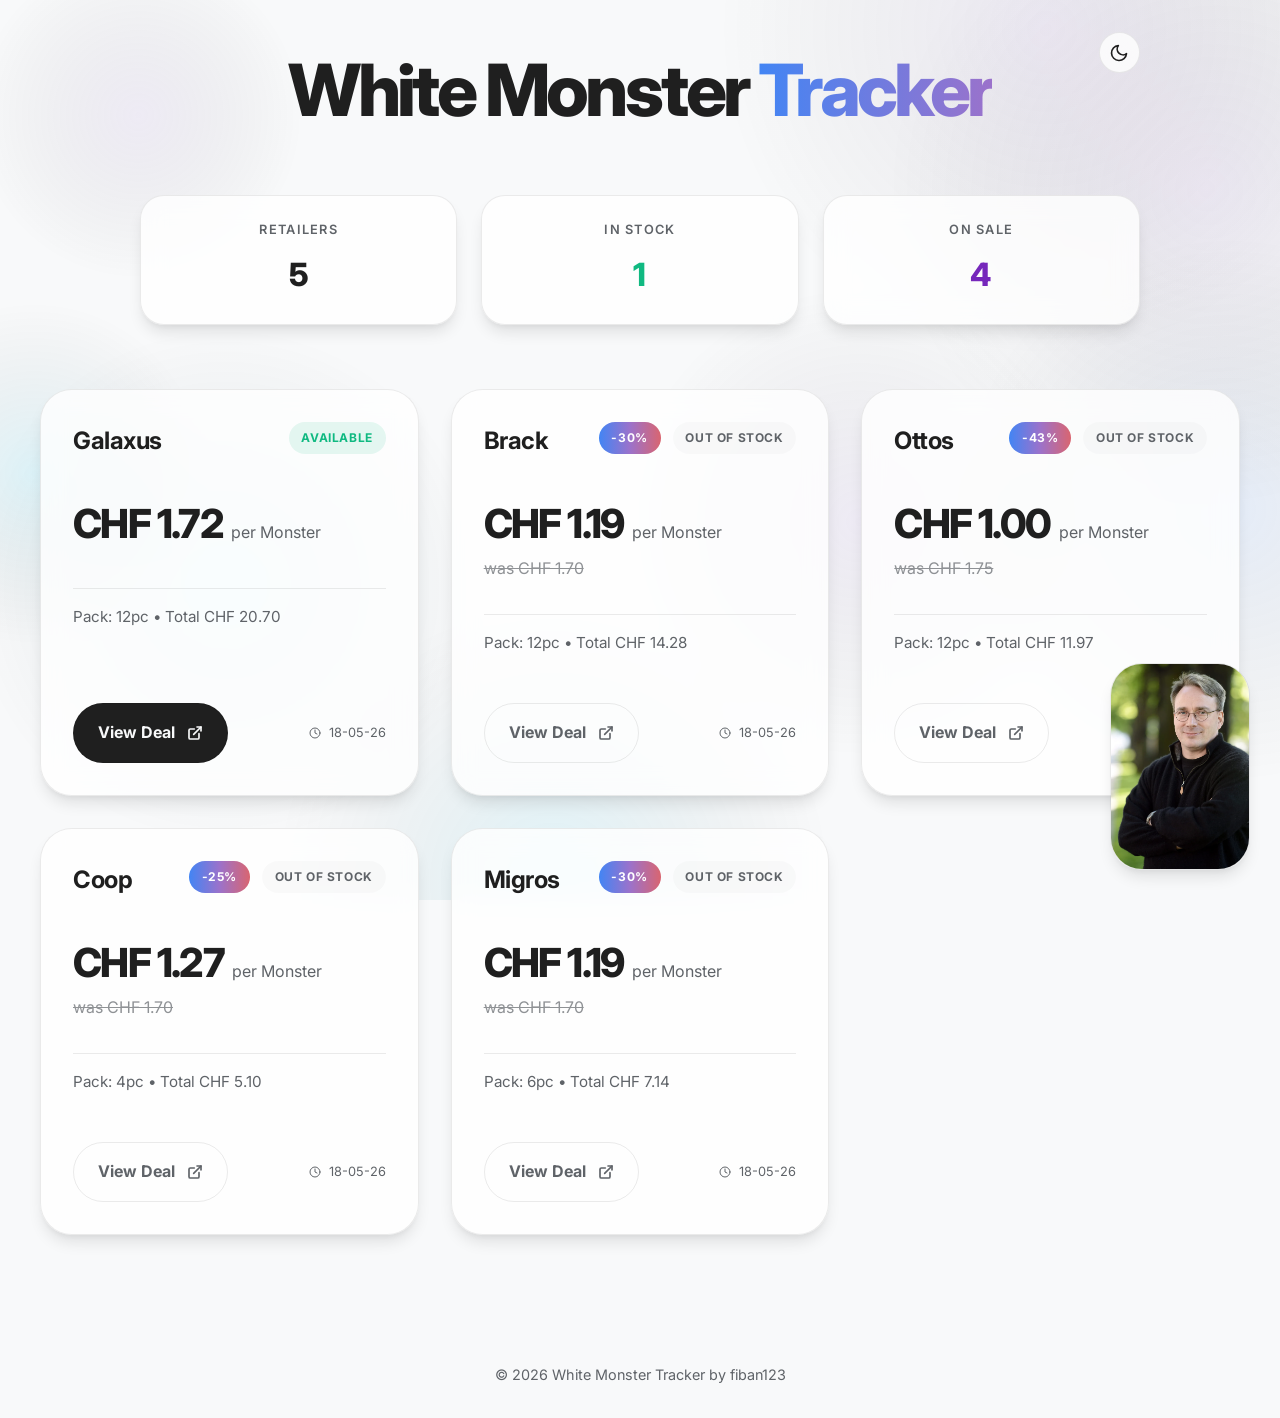
==== commit 496eea95: "improve design" ====
--- a/index.html
+++ b/index.html
@@ -12,6 +12,11 @@
 <body>
     <canvas id="graph-canvas"></canvas>
     <header>
+        <div class="theme-toggle-container">
+            <button id="theme-toggle" aria-label="Toggle dark/light mode">
+                <svg id="theme-icon" width="20" height="20" viewBox="0 0 24 24" fill="none" stroke="currentColor" stroke-width="2" stroke-linecap="round" stroke-linejoin="round"></svg>
+            </button>
+        </div>
         <div class="header-content">
             <h1>White Monster <span class="accent-text">Tracker</span></h1>
         </div>
@@ -32,81 +37,105 @@
 
     <script src="data.js"></script>
     <script>
-        // Graph Background Implementation
+        // Theme Toggle Implementation
+        const themeToggle = document.getElementById('theme-toggle');
+        const themeIcon = document.getElementById('theme-icon');
+        const htmlElement = document.documentElement;
+
+        const sunIcon = `<circle cx="12" cy="12" r="5"></circle><line x1="12" y1="1" x2="12" y2="3"></line><line x1="12" y1="21" x2="12" y2="23"></line><line x1="4.22" y1="4.22" x2="5.64" y2="5.64"></line><line x1="18.36" y1="18.36" x2="19.78" y2="19.78"></line><line x1="1" y1="12" x2="3" y2="12"></line><line x1="21" y1="12" x2="23" y2="12"></line><line x1="4.22" y1="19.78" x2="5.64" y2="18.36"></line><line x1="18.36" y1="5.64" x2="19.78" y2="4.22"></line>`;
+        const moonIcon = `<path d="M21 12.79A9 9 0 1 1 11.21 3 7 7 0 0 0 21 12.79z"></path>`;
+
+        function setTheme(theme) {
+            htmlElement.setAttribute('data-theme', theme);
+            localStorage.setItem('theme', theme);
+            themeIcon.innerHTML = theme === 'light' ? moonIcon : sunIcon;
+        }
+
+        const savedTheme = localStorage.getItem('theme') || (window.matchMedia('(prefers-color-scheme: light)').matches ? 'light' : 'dark');
+        setTheme(savedTheme);
+
+        themeToggle.addEventListener('click', () => {
+            const currentTheme = htmlElement.getAttribute('data-theme');
+            setTheme(currentTheme === 'light' ? 'dark' : 'light');
+        });
+
+        // Graph Background Implementation (Aura Style)
         const canvas = document.getElementById('graph-canvas');
         const ctx = canvas.getContext('2d');
-        let particles = [];
-        const particleCount = 70;
-        const maxDistance = 180;
+        let orbs = [];
+        const orbCount = 8;
 
         function resize() {
             canvas.width = window.innerWidth;
             canvas.height = window.innerHeight;
         }
 
-        class Particle {
+        class Orb {
             constructor() {
+                this.init();
+            }
+
+            init() {
                 this.x = Math.random() * canvas.width;
                 this.y = Math.random() * canvas.height;
+                this.radius = Math.random() * 200 + 150;
                 
-                // Calm, slow linear motion
                 const angle = Math.random() * Math.PI * 2;
-                this.speed = 0.08 + Math.random() * 0.12;
+                this.speed = 0.2 + Math.random() * 0.3;
                 this.vx = Math.cos(angle) * this.speed;
                 this.vy = Math.sin(angle) * this.speed;
                 
-                this.radius = 1.2;
+                // Gemini colors
+                const colors = [
+                    { dark: 'rgba(66, 133, 244, 0.2)', light: 'rgba(66, 133, 244, 0.1)' },
+                    { dark: 'rgba(155, 114, 203, 0.2)', light: 'rgba(155, 114, 203, 0.1)' },
+                    { dark: 'rgba(0, 209, 255, 0.2)', light: 'rgba(0, 209, 255, 0.1)' }
+                ];
+                this.colorSet = colors[Math.floor(Math.random() * colors.length)];
             }
 
             update() {
                 this.x += this.vx;
                 this.y += this.vy;
 
-                // Simple bounce
-                if (this.x < 0 || this.x > canvas.width) this.vx *= -1;
-                if (this.y < 0 || this.y > canvas.height) this.vy *= -1;
-            }
-
-            draw() {
+                if (this.x < -this.radius) this.x = canvas.width + this.radius;
+                if (this.x > canvas.width + this.radius) this.x = -this.radius;
+                if (this.y < -this.radius) this.y = canvas.height + this.radius;
+                if (this.y > canvas.height + this.radius) this.y = -this.radius;
+            }
+
+            draw(theme) {
+                const color = theme === 'light' ? this.colorSet.light : this.colorSet.dark;
+                const gradient = ctx.createRadialGradient(this.x, this.y, 0, this.x, this.y, this.radius);
+                gradient.addColorStop(0, color);
+                gradient.addColorStop(1, 'rgba(0, 0, 0, 0)');
+
                 ctx.beginPath();
+                ctx.fillStyle = gradient;
                 ctx.arc(this.x, this.y, this.radius, 0, Math.PI * 2);
-                ctx.fillStyle = 'rgba(6, 182, 212, 0.25)';
                 ctx.fill();
             }
         }
 
         function init() {
-            particles = [];
-            for (let i = 0; i < particleCount; i++) {
-                particles.push(new Particle());
+            orbs = [];
+            for (let i = 0; i < orbCount; i++) {
+                orbs.push(new Orb());
             }
         }
 
         function animate() {
             ctx.clearRect(0, 0, canvas.width, canvas.height);
             
-            for (let i = 0; i < particles.length; i++) {
-                const p1 = particles[i];
-
-                for (let j = i + 1; j < particles.length; j++) {
-                    const p2 = particles[j];
-                    const dx = p1.x - p2.x;
-                    const dy = p1.y - p2.y;
-                    const distance = Math.sqrt(dx * dx + dy * dy);
-
-                    // Drawing lines
-                    if (distance < maxDistance) {
-                        ctx.beginPath();
-                        ctx.strokeStyle = `rgba(6, 182, 212, ${0.16 * (1 - distance / maxDistance)})`;
-                        ctx.lineWidth = 0.8;
-                        ctx.moveTo(p1.x, p1.y);
-                        ctx.lineTo(p2.x, p2.y);
-                        ctx.stroke();
-                    }
-                }
-                p1.update();
-                p1.draw();
-            }
+            const currentTheme = htmlElement.getAttribute('data-theme');
+            
+            // For light mode, we might want a slightly different clear logic or background color
+            // But since CSS handles background, we just draw the orbs.
+            
+            orbs.forEach(orb => {
+                orb.update();
+                orb.draw(currentTheme);
+            });
             requestAnimationFrame(animate);
         }
 
--- a/style.css
+++ b/style.css
@@ -1,20 +1,37 @@
 :root {
-    --bg: #09090b;
-    --card: #18181b;
-    --border: #27272a;
-    --text: #fafafa;
-    --muted: #a1a1aa;
-    --purple: #a855f7;
-    --cyan: #06b6d4;
-    --emerald: #10b981;
-    --zinc-800: #27272a;
-    --zinc-700: #3f3f46;
+    /* Gemini Dark Theme (Default) */
+    --bg: #000000;
+    --card-bg: rgba(24, 24, 27, 0.6);
+    --card-border: rgba(255, 255, 255, 0.1);
+    --text: #ffffff;
+    --text-muted: #a1a1aa;
+    --accent-blue: #4285f4;
+    --accent-purple: #9b72cb;
+    --accent-cyan: #00d1ff;
+    --success: #10b981;
+    --surface-hover: rgba(255, 255, 255, 0.05);
+    --gemini-gradient: linear-gradient(90deg, #4285f4, #9b72cb, #d96570);
+    --shadow: 0 4px 6px -1px rgba(0, 0, 0, 0.1), 0 2px 4px -1px rgba(0, 0, 0, 0.06);
+}
+
+[data-theme="light"] {
+    --bg: #f8f9fa;
+    --card-bg: rgba(255, 255, 255, 0.8);
+    --card-border: rgba(0, 0, 0, 0.08);
+    --text: #1f1f1f;
+    --text-muted: #5f6368;
+    --accent-blue: #1a73e8;
+    --accent-purple: #7627bb;
+    --accent-cyan: #007b83;
+    --surface-hover: rgba(0, 0, 0, 0.02);
+    --shadow: 0 10px 15px -3px rgba(0, 0, 0, 0.1), 0 4px 6px -2px rgba(0, 0, 0, 0.05);
 }
 
 * {
     margin: 0;
     padding: 0;
     box-sizing: border-box;
+    transition: background-color 0.3s ease, color 0.3s ease, border-color 0.3s ease;
 }
 
 #graph-canvas {
@@ -25,27 +42,18 @@
     height: 100%;
     z-index: -1;
     pointer-events: none;
-    opacity: 1.0;
 }
 
 body {
-    background: linear-gradient(-45deg, #09090b, #152a2e, #09090b, #1a353b);
-    background-size: 400% 400%;
-    animation: atmospheric-shift 15s ease infinite;
+    background-color: var(--bg);
     color: var(--text);
     font-family: 'Inter', -apple-system, BlinkMacSystemFont, "Segoe UI", Roboto, sans-serif;
-    line-height: 1.5;
-    padding: 3rem 1.5rem;
+    line-height: 1.6;
+    padding: 2rem 1rem;
     min-height: 100vh;
     display: flex;
     flex-direction: column;
     align-items: center;
-}
-
-@keyframes atmospheric-shift {
-    0% { background-position: 0% 50%; }
-    50% { background-position: 100% 50%; }
-    100% { background-position: 0% 50%; }
 }
 
 header {
@@ -54,7 +62,33 @@
     margin-bottom: 4rem;
     display: flex;
     flex-direction: column;
-    gap: 2rem;
+    gap: 2.5rem;
+    position: relative;
+}
+
+.theme-toggle-container {
+    position: absolute;
+    top: 0;
+    right: 0;
+}
+
+#theme-toggle {
+    background: var(--card-bg);
+    border: 1px solid var(--card-border);
+    color: var(--text);
+    padding: 0.6rem;
+    border-radius: 50%;
+    cursor: pointer;
+    display: flex;
+    align-items: center;
+    justify-content: center;
+    transition: all 0.2s ease;
+    backdrop-filter: blur(10px);
+}
+
+#theme-toggle:hover {
+    transform: scale(1.1);
+    background: var(--surface-hover);
 }
 
 .header-content {
@@ -62,125 +96,133 @@
 }
 
 h1 {
-    font-size: 3.5rem;
+    font-size: clamp(2.5rem, 8vw, 4.5rem);
     font-weight: 800;
-    letter-spacing: -0.04em;
+    letter-spacing: -0.05em;
     margin-bottom: 0.5rem;
 }
 
 .accent-text {
-    background: linear-gradient(135deg, var(--purple), var(--cyan));
+    background: var(--gemini-gradient);
     -webkit-background-clip: text;
     -webkit-text-fill-color: transparent;
-}
-
-.subtitle {
-    color: var(--muted);
-    font-size: 1.1rem;
-    font-weight: 500;
+    background-size: 200% auto;
+    animation: gradient-flow 5s linear infinite;
+}
+
+@keyframes gradient-flow {
+    0% { background-position: 0% center; }
+    50% { background-position: 100% center; }
+    100% { background-position: 0% center; }
 }
 
 .stats-grid {
     display: grid;
     grid-template-columns: repeat(3, 1fr);
-    gap: 1px;
-    background: var(--border);
-    border: 1px solid var(--border);
-    border-radius: 1rem;
-    overflow: hidden;
+    gap: 1.5rem;
+    width: 100%;
 }
 
 .stat-item {
-    background: var(--card);
-    padding: 1.25rem;
+    background: var(--card-bg);
+    backdrop-filter: blur(12px);
+    border: 1px solid var(--card-border);
+    padding: 1.5rem;
+    border-radius: 1.5rem;
     display: flex;
     flex-direction: column;
     align-items: center;
-    gap: 0.25rem;
+    gap: 0.5rem;
+    box-shadow: var(--shadow);
 }
 
 .stat-label {
-    font-size: 0.75rem;
+    font-size: 0.8rem;
     text-transform: uppercase;
     font-weight: 600;
-    letter-spacing: 0.05em;
-    color: var(--muted);
+    letter-spacing: 0.1em;
+    color: var(--text-muted);
 }
 
 .stat-value {
-    font-size: 1.75rem;
-    font-weight: 700;
-}
-
-.text-success { color: var(--emerald); }
-.text-accent { color: var(--purple); }
-.text-muted { color: var(--muted); }
+    font-size: 2rem;
+    font-weight: 800;
+}
+
+.text-success { color: var(--success); }
+.text-accent { color: var(--accent-purple); }
+.text-muted { color: var(--text-muted); }
 
 .container {
     width: 100%;
-    max-width: 1100px;
+    max-width: 1200px;
     display: grid;
-    grid-template-columns: repeat(auto-fill, minmax(320px, 1fr));
-    gap: 1.5rem;
+    grid-template-columns: repeat(auto-fill, minmax(340px, 1fr));
+    gap: 2rem;
 }
 
 .card {
-    background: var(--card);
-    border: 1px solid var(--border);
-    border-radius: 1.25rem;
-    padding: 1.75rem;
+    background: var(--card-bg);
+    backdrop-filter: blur(12px);
+    border: 1px solid var(--card-border);
+    border-radius: 2rem;
+    padding: 2rem;
     display: flex;
     flex-direction: column;
-    transition: transform 0.2s, border-color 0.2s;
+    transition: all 0.3s cubic-bezier(0.4, 0, 0.2, 1);
+    box-shadow: var(--shadow);
 }
 
 .card:hover {
-    border-color: var(--zinc-700);
-    transform: translateY(-4px);
+    transform: translateY(-8px);
+    border-color: var(--accent-blue);
+    background: var(--surface-hover);
 }
 
 .card-header {
     display: flex;
     justify-content: space-between;
     align-items: flex-start;
-    margin-bottom: 1.5rem;
+    margin-bottom: 2rem;
 }
 
 .site-name {
-    font-size: 1.25rem;
+    font-size: 1.5rem;
     font-weight: 700;
+    letter-spacing: -0.02em;
 }
 
 .badges {
     display: flex;
-    gap: 0.5rem;
+    gap: 0.75rem;
 }
 
 .badge {
-    font-size: 0.7rem;
+    font-size: 0.75rem;
     font-weight: 700;
-    padding: 0.25rem 0.6rem;
-    border-radius: 0.5rem;
+    padding: 0.4rem 0.8rem;
+    border-radius: 2rem;
     text-transform: uppercase;
+    letter-spacing: 0.05em;
 }
 
 .badge-status {
-    background: var(--zinc-800);
-    color: var(--muted);
+    background: var(--surface-hover);
+    color: var(--text-muted);
 }
 
 .status-available .badge-status {
     background: rgba(16, 185, 129, 0.1);
-    color: var(--emerald);
+    color: var(--success);
 }
 
 .badge-sale {
-    background: var(--purple);
+    background: var(--gemini-gradient);
     color: white;
 }
 
 .price-grid {
-    margin-bottom: 1.25rem;
+    margin-bottom: 2rem;
 }
 
 .price-main {
@@ -190,29 +232,29 @@
 }
 
 .price-value {
-    font-size: 2.25rem;
+    font-size: 2.5rem;
     font-weight: 800;
-    letter-spacing: -0.02em;
+    letter-spacing: -0.04em;
 }
 
 .price-label {
-    font-size: 0.875rem;
-    color: var(--muted);
+    font-size: 1rem;
+    color: var(--text-muted);
 }
 
 .price-original {
-    font-size: 0.9rem;
-    color: var(--muted);
+    font-size: 1rem;
+    color: var(--text-muted);
     text-decoration: line-through;
-    margin-top: -0.25rem;
+    opacity: 0.7;
 }
 
 .inventory-info {
-    font-size: 0.875rem;
-    color: var(--muted);
-    padding: 0.75rem 0;
-    border-top: 1px solid var(--border);
-    margin-bottom: 1.5rem;
+    font-size: 0.95rem;
+    color: var(--text-muted);
+    padding: 1rem 0;
+    border-top: 1px solid var(--card-border);
+    margin-bottom: 2rem;
 }
 
 .card-actions {
@@ -222,56 +264,51 @@
     align-items: center;
 }
 
-/* BASE BUTTON STYLES */
 .btn-primary {
     text-decoration: none;
-    padding: 0.75rem 1.25rem;
-    border-radius: 0.75rem;
+    padding: 1rem 1.5rem;
+    border-radius: 2rem;
     font-weight: 700;
-    font-size: 0.9rem;
-    display: flex;
-    align-items: center;
-    gap: 0.5rem;
+    font-size: 1rem;
+    display: flex;
+    align-items: center;
+    gap: 0.75rem;
     transition: all 0.2s ease;
-    border: 1px solid transparent; /* Placeholder for borders */
-}
-
-/* AVAILABLE BUTTON */
+    border: 1px solid var(--card-border);
+}
+
 .status-available .btn-primary {
     background: var(--text);
     color: var(--bg);
-    border: 1px solid var(--text);
 }
 
 .status-available .btn-primary:hover {
+    transform: scale(1.05);
+    box-shadow: 0 0 20px rgba(66, 133, 244, 0.3);
+}
+
+.status-oos .btn-primary {
     background: transparent;
-    color: var(--text);
-    transform: translateY(-2px);
-}
-
-/* OUT OF STOCK BUTTON */
-.status-oos .btn-primary {
-    background: var(--zinc-800);
-    color: var(--muted);
-    border: 1px solid var(--zinc-700); /* HIGH CONTRAST BORDER */
+    color: var(--text-muted);
 }
 
 .status-oos .btn-primary:hover {
-    border-color: var(--muted);
+    border-color: var(--text-muted);
 }
 
 .timestamp {
-    font-size: 0.75rem;
-    color: var(--muted);
-    display: flex;
-    align-items: center;
-    gap: 0.35rem;
+    font-size: 0.8rem;
+    color: var(--text-muted);
+    display: flex;
+    align-items: center;
+    gap: 0.5rem;
 }
 
 .footer {
-    margin-top: 6rem;
-    color: var(--muted);
-    font-size: 0.875rem;
+    margin-top: 8rem;
+    color: var(--text-muted);
+    font-size: 0.9rem;
+    text-align: center;
 }
 
 #linus-img {
@@ -279,18 +316,21 @@
     bottom: 30px;
     right: 30px;
     width: 140px;
-    border-radius: 1rem;
-    border: 2px solid var(--border);
+    border-radius: 2rem;
+    border: 1px solid var(--card-border);
     animation: float 4s infinite ease-in-out;
     pointer-events: none;
+    box-shadow: var(--shadow);
 }
 
 @keyframes float {
     0%, 100% { transform: translateY(0); }
-    50% { transform: translateY(-12px); }
-}
-
-@media (max-width: 640px) {
-    h1 { font-size: 2.5rem; }
+    50% { transform: translateY(-15px); }
+}
+
+@media (max-width: 768px) {
     .stats-grid { grid-template-columns: 1fr; }
-}
+    .container { grid-template-columns: 1fr; }
+    .theme-toggle-container { top: -4rem; right: 0; }
+}
+
